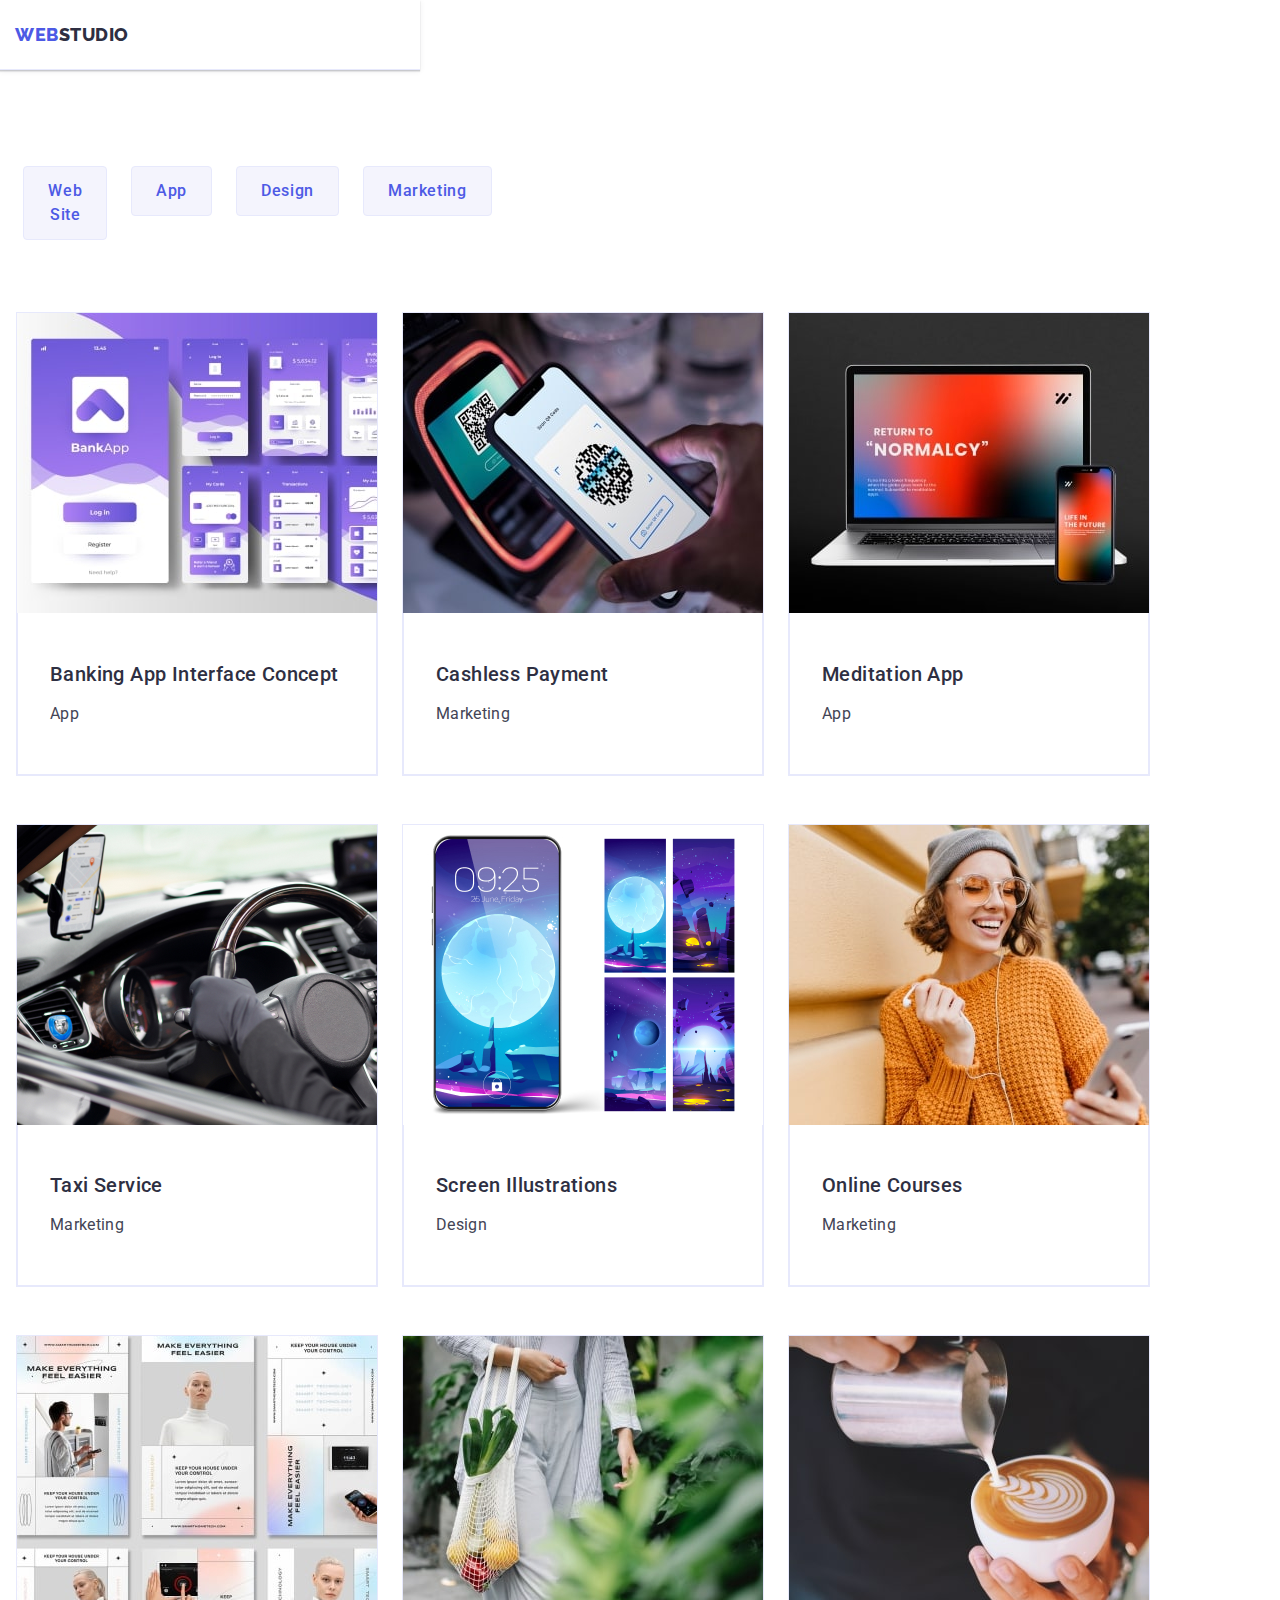
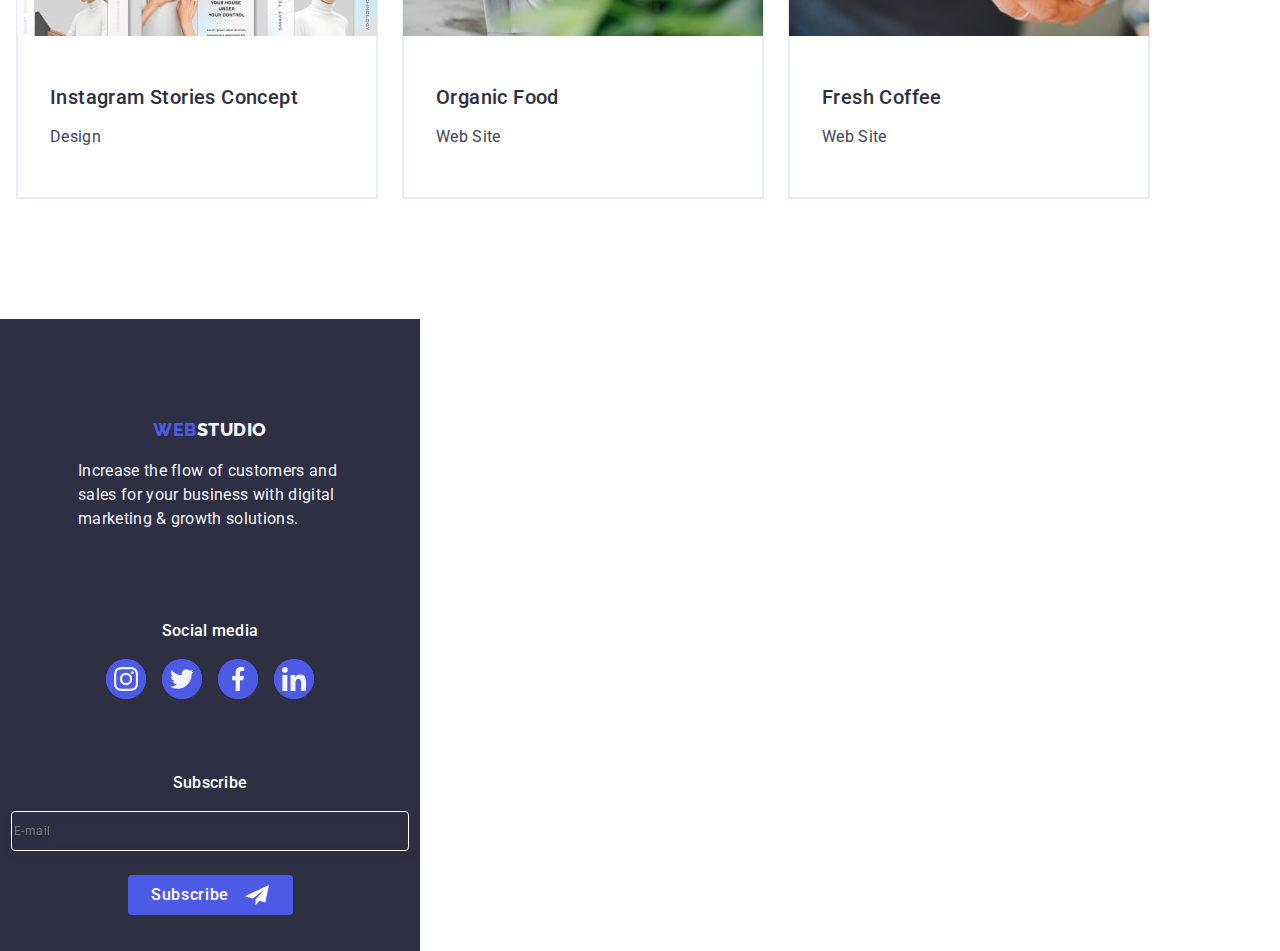
==== portfolio.html @ d8d74a08 "test" ====
<!DOCTYPE html>
<html lang="en">

<head>
    <meta charset="UTF-8">
    <meta http-equiv="X-UA-Compatible" content="IE=edge">
    <meta name="viewport" content="width=device-width, initial-scale=1.0">
    <title>Портфоліо</title>
    <link rel="stylesheet"
        href="https://cdnjs.cloudflare.com/ajax/libs/modern-normalize/2.0.0/modern-normalize.min.css">
    <link rel="stylesheet" href="css/styles.css">
    <link rel="preconnect" href="https://fonts.googleapis.com">
    <link rel="preconnect" href="https://fonts.gstatic.com" crossorigin>
    <link href="https://fonts.googleapis.com/css2?family=Raleway:wght@800&family=Roboto:wght@400;500;700&display=swap"
        rel="stylesheet">
</head>

<body>
    <header class="header">
        <div class="container-header container">
            <nav class="list navigation">
                <a class="logotype link" href="./index.html">web<span class="color">Studio</span></a>
                <ul class="list menu">
                    <li><a href="./index.html" class="nav-menu link">Studio</a> </li>
                    <li><a href="./portfolio.html" class="nav-menu link folio">Portfolio</a></li>
                    <li><a href="" class="nav-menu link">Contacts</a></li>
                </ul>
            </nav>
            <address class="address">
                <ul class="list-address">
                    <li><a href="mailto:info@devstudio.com" class="mail link">info@devstudio.com</a></li>
                    <li><a href="tel:+110001111111" class="mail link">+11 (000) 111-11-11</a></li>
                </ul>
            </address>
        </div>
    </header>
    <main>
        <section class="portfolio">
            <div class="container">
                <h1 hidden>Portfolio</h1>
                <ul class="list buttons">
                    <li><button type="button" class="filters-button">All</button></li>
                    <li><button type="button" class="filters-button">Web Site</button></li>
                    <li><button type="button" class="filters-button">App</button></li>
                    <li><button type="button" class="filters-button">Design</button></li>
                    <li><button type="button" class="filters-button">Marketing</button></li>
                </ul>
                <ul class="list port">
                    <li class="type">
                        <a href="" class="link application">
                            <div class="type-cover-wrap">
                                <img src="./images/BankingApp.jpg" alt="Banking App" width="360">
                                <p class="type-cover-text">14 Stylish and User-Friendly App Design Concepts · Task
                                    Manager App · Calorie Tracker App · Exotic Fruit Ecommerce App · Cloud Storage App
                                </p>
                            </div>
                            <div class="container-type">
                                <h2 class="spec">Banking App Interface Concept</h2>
                                <p class="func">App</p>
                            </div>
                        </a>
                    </li>
                    <li class="type">
                        <a href="" class="link application">
                            <div class="type-cover-wrap">
                                <img src="./images/CachlessPeyment.jpg" alt="Cachless Peyment" width="360">
                                <p class="type-cover-text">14 Stylish and User-Friendly App Design Concepts · Task
                                    Manager App · Calorie Tracker App · Exotic Fruit Ecommerce App · Cloud Storage App
                                </p>
                            </div>
                            <div class="container-type">
                                <h2 class="spec">Cashless Payment</h2>
                                <p class="func">Marketing</p>
                            </div>
                        </a>
                    </li>
                    <li class="type">
                        <a href="" class="link application">
                            <div class="type-cover-wrap">
                                <img src="./images/MeditationApp.jpg" alt="Meditation App" width="360">
                                <p class="type-cover-text">14 Stylish and User-Friendly App Design Concepts · Task
                                    Manager App · Calorie Tracker App · Exotic Fruit Ecommerce App · Cloud Storage App
                                </p>
                            </div>
                            <div class="container-type">
                                <h2 class="spec">Meditation App</h2>
                                <p class="func">App</p>
                            </div>
                        </a>
                    </li>
                    <li class="type">
                        <a href="" class="link application">
                            <div class="type-cover-wrap">
                                <img src="./images/TaxiService.jpg" alt="Taxi Service" width="360">
                                <p class="type-cover-text">14 Stylish and User-Friendly App Design Concepts · Task
                                    Manager App · Calorie Tracker App · Exotic Fruit Ecommerce App · Cloud Storage App
                                </p>
                            </div>
                            <div class="container-type">
                                <h2 class="spec">Taxi Service</h2>
                                <p class="func">Marketing</p>
                            </div>
                        </a>
                    </li>
                    <li class="type">
                        <a href="" class="link application">
                            <div class="type-cover-wrap">
                                <img src="./images/ScreenIllustration.jpg" alt="Screen Illustrations" width="360">
                                <p class="type-cover-text">14 Stylish and User-Friendly App Design Concepts · Task
                                    Manager App · Calorie Tracker App · Exotic Fruit Ecommerce App · Cloud Storage App
                                </p>
                            </div>
                            <div class="container-type">
                                <h2 class="spec">Screen Illustrations</h2>
                                <p class="func">Design</p>
                            </div>
                        </a>
                    <li class="type">
                        <a href="" class="link application">
                            <div class="type-cover-wrap">
                                <img src="./images/OnlineCourses.jpg" alt="Online Courses" width="360">
                                <p class="type-cover-text">14 Stylish and User-Friendly App Design Concepts · Task
                                    Manager App · Calorie Tracker App · Exotic Fruit Ecommerce App · Cloud Storage App
                                </p>
                            </div>
                            <div class="container-type">
                                <h2 class="spec">Online Courses</h2>
                                <p class="func">Marketing</p>
                            </div>
                        </a>
                    </li>
                    <li class="type">
                        <a href="" class="link application">
                            <div class="type-cover-wrap">
                                <img src="./images/InstagramStories.jpg" alt="Instagram Stories" width="360">
                                <p class="type-cover-text">14 Stylish and User-Friendly App Design Concepts · Task
                                    Manager App · Calorie Tracker App · Exotic Fruit Ecommerce App · Cloud Storage App
                                </p>
                            </div>
                            <div class="container-type">
                                <h2 class="spec">Instagram Stories Concept</h2>
                                <p class="func">Design</p>
                            </div>
                        </a>
                    </li>
                    <li class="type">
                        <a href="" class="link application">
                            <div class="type-cover-wrap">
                                <img src="./images/OrganicFood.jpg" alt="Organic Food" width="360">
                                <p class="type-cover-text">14 Stylish and User-Friendly App Design Concepts · Task
                                    Manager App · Calorie Tracker App · Exotic Fruit Ecommerce App · Cloud Storage App
                                </p>
                            </div>
                            <div class="container-type">
                                <h2 class="spec">Organic Food</h2>
                                <p class="func">Web Site</p>
                            </div>
                        </a>
                    </li>
                    <li class="type">
                        <a href="" class="link application">
                            <div class="type-cover-wrap">
                                <img src="./images/FreshCoffee.jpg" alt="Fresh Coffee" width="360">
                                <p class="type-cover-text">14 Stylish and User-Friendly App Design Concepts · Task
                                    Manager App · Calorie Tracker App · Exotic Fruit Ecommerce App · Cloud Storage App
                                </p>
                            </div>
                            <div class="container-type">
                                <h2 class="spec">Fresh Coffee</h2>
                                <p class="func">Web Site</p>
                            </div>
                        </a>
                    </li>
                </ul>
            </div>
        </section>
    </main>
    <footer class="footer">
        <div class="footer-container container">
            <div class="logo-footer">
                <a href="./index.html" class="bott link">web<span class="color-footer">Studio</span></a>
                <p class="paragraph-footer">Increase the flow of customers and sales for your business with digital
                    marketing &
                    growth solutions.</p>
            </div>
            <div class="social-media">
                <p class="soc-footer-p">Social media</p>
                <ul class="list soc-list-footer">
                    <li class="soc"><a href="" class="a-soc-footer link">
                            <svg class="svg-studio-footer-section" width="24" height="24">
                                <use href="./images/icons.svg#icon-instagram"></use>
                            </svg></a></li>
                    <li class="soc"><a href="" class="a-soc-footer link">
                            <svg class="svg-studio-footer-section" width="24" height="24">
                                <use href="./images/icons.svg#icon-twitter"></use>
                            </svg></a></li>
                    <li class="soc"><a href="" class="a-soc-footer link">
                            <svg class="svg-studio-footer-section" width="24" height="24">
                                <use href="./images/icons.svg#icon-facebook"></use>
                            </svg></a></li>
                    <li class="soc"><a href="" class="a-soc-footer link">
                            <svg class="svg-studio-footer-section" width="24" height="24">
                                <use href="./images/icons.svg#icon-linkedin"></use>
                            </svg></a></li>
                </ul>
            </div>
            <div class="subscribe">
                <p class="soc-footer-p form-p">Subscribe</p>
                <form class="input-button">
                    <label class="label-footer">
                        <input name="input" type="email" class="input-subscribe" placeholder="E-mail">
                    </label>
                    <button type="submit" class="button-subscribe">Subscribe
                        <svg class="input-button-svg" width="24" height="24">
                            <use href="./images/icons.svg#icon-Frame-3"></use>
                        </svg>
                    </button>
                </form>
            </div>
        </div>
    </footer>
    <script src="./js/modal.js"></script>
</body>

</html>
---- css/styles.css ----
body {
    width: 1440px;
    color: var(--text);
    background-color: var(--white-background);
    font-family: 'Roboto', sans-serif;
    font-style: normal;
    font-weight: 400;
    font-size: 16px;
    line-height: 24px;
    color: var(--text);
    letter-spacing: 0.02em;
}

img {
    display: block;
}

.container {
    width: 1158px;
    margin: 0 auto;
    padding: 0 15px;
    box-sizing: border-box;
}

.container-header {
    display: flex;
}

nav {
    display: flex;
    align-items: center;
}



header {
    width: 100%;
    height: 72px;
    position: relative;
    display: flex;
    box-sizing: border-box;
    border-bottom: 1px solid #e7e9fc;
    box-shadow: 0px 2px 1px rgba(46, 47, 66, 0.08), 0px 1px 1px rgba(46, 47, 66, 0.16), 0px 1px 6px rgba(46, 47, 66, 0.08);
}

.header-container {
    display: flex;
    width: 1158px;
    margin: 0 auto;
    padding: 0 15px;
}

.navigation {
    display: flex;
    align-items: center;
}

.logotype {
    display: inline-block;
    margin-right: 76px;
    font-family: 'Raleway', sans-serif;
    font-weight: 800;
    font-size: 18px;
    line-height: 1.17;
    letter-spacing: 0.03em;
    text-transform: uppercase;
    color: var(--brand-color);
}

.color {
    color: var(--dark);
}

:root {
    --brand-color: #4D5AE5;
    --pressed-state: #404BBF;
    --dark: #2E2F42;
    --success: #31D0AA;
    --text: #434455;
    --subtle-text: #8E8F99;
    --accent: #E7E9FC;
    --light: #F4F4FD;
    --modal-overlay: #2E2F42;
    --hero-background: #2E2F42;
    --white-background: #FFFFFF;
    --modal-background: #FCFCFC;
}

ul {
    padding-left: 0;
    /* justify-content: space-between; */
    /* margin-left: 156px; */
    margin: 0;
    /* width: 1158px; */
}

.logo {
    color: var(--dark);

}

.list {
    list-style: none;
    /* display: flex; */
    /* flex-direction: row; */
}

.link {
    text-decoration: none;
}

.menu {
    /* margin-left: 76px; */
    /* margin-top: 24px; */
    display: flex;
    gap: 40px;
    align-items: flex-start;
    /* width: 261px; */
    /* justify-content: space-between; */
}

.nav-menu {
    padding: 26px 0;
    font-weight: 500;
    font-size: 16px;
    line-height: 1.5;
    letter-spacing: 0.02em;
    color: var(--dark);
    text-decoration: none;
}

.address {
    /* margin-right: 0; */
    /* margin-top: 0; */
    padding-top: 24px;
    font-style: normal;
    /* padding-left: 0; */
    /* box-sizing: border-box; */
    /* display: flex; */
    margin-left: auto;
}

.list-address {
    list-style: none;
    gap: 40px;
    display: flex;
    /* flex-direction: row;
    width: 344px; */
}

.address li a {
    font-style: normal;
    color: var(--text);
    text-decoration: none;
}

.mail {
    font-size: 16px;
    line-height: 1.5;
    letter-spacing: 0.02em;
    color: var(--text);
    transition: color 250ms cubic-bezier(0.4, 0, 0.2, 1);

}

/* .phone {
    margin-left: 40px;
} */

address li a:hover {
    color: var(--pressed-state);
}

address li a:focus {
    color: var(--pressed-state);
}

nav li a {
    text-decoration: none;
    color: var(--text);
}

nav li a:hover,
nav li a:focus {
    color: var(--pressed-state);
}

.section-main {
    background-image: linear-gradient(rgba(46, 47, 66, 0.7), rgba(46, 47, 66, 0.7)), url(../images/people-office.jpg);
    background-repeat: no-repeat;
    background-position: center;
    background-size: cover;
    position: relative;
    max-width: 1440px;
    height: 600px;
    background-color: var(--hero-background);
    padding: 188px 0;
}

.main-text {
    max-width: 496px;
    height: 120px;
    margin-top: 0;
    margin-left: 331px;
    line-height: 1.07;
    text-align: center;
    letter-spacing: 0.02em;
    color: var(--white-background);
    font-weight: 700;
    font-size: 56px;
}

.order-button {
    display: block;
    min-width: 169px;
    height: 56px;
    margin-left: 495px;
    /* margin-top: 48px; */
    background-color: var(--brand-color);
    color: var(--white-background);
    font-family: 'Roboto', sans-serif;
    font-weight: 500;
    font-size: 16px;
    line-height: 1.5;
    letter-spacing: 0.04em;
    cursor: pointer;
    box-shadow: 0px 4px 4px rgba(0, 0, 0, 0.15);
    border: none;
    border-radius: 4px;
    transition: background-color 250ms cubic-bezier(0.4, 0, 0.2, 1);

}

.order-button:hover,
.order-button:focus {
    background-color: var(--pressed-state);
}

.section {
    position: relative;
    /* margin-top: 120px; */
}

.styling {
    align-items: center;
    justify-content: center;
    border-radius: 4px;
    margin-bottom: 8px;
}

.icon {
    display: flex;
    box-sizing: border-box;
    width: 100%;
    height: 112px;
    background-color: var(--light);
    margin-top: -112px;
    padding: 24px 100px;
    align-items: center;
    justify-content: center;
    border-radius: 4px;
    margin-bottom: 8px;
}

.svg-studio-second-section {
    width: 64px;
    height: 64px;
}

.second {
    padding: 120px 0;
}


.about-list {
    display: flex;
    gap: 24px;
}

.about-list>li {
    width: calc((100% - 72px) / 4);
}

.about {
    margin-bottom: 0;
    font-weight: 500;
    font-size: 20px;
    line-height: 1.2;
    color: var(--dark);
    letter-spacing: 0.02em;
}

.paragraph {
    font-size: 16px;
    line-height: 1.5;
    letter-spacing: 0.02em;
    color: var(--text);
}

.parag-fourth {
    text-align: center;
}

.third {
    padding-bottom: 120px;
}

.about-section {
    margin-top: 0;
    margin-bottom: 0;
    font-size: 36px;
    line-height: 1.11;
    text-align: center;
    letter-spacing: 0.02em;
    text-transform: capitalize;
    color: var(--dark);
}

.doing {
    margin-top: 72px;
    display: flex;
    gap: 24px;
}

.doing li {
    width: calc((100% - 48px) / 3);
}

.our-team {
    background-color: var(--light);
    padding: 120px 0;
    /* height: 732px; */
    padding-top: 120px;
    box-sizing: border-box;
}

.staff {
    width: 1128px;
    display: flex;
    gap: 24px;
    margin-bottom: 0;
}

.person {
    display: block;
    width: calc((100% - 72px) / 4);
    background-color: var(--white-background);
    margin-top: 72px;
    align-items: center;
    text-align: center;
    box-shadow: 0px 1px 6px rgba(46, 47, 66, 0.08), 0px 1px 1px rgba(46, 47, 66, 0.16), 0px 2px 1px rgba(46, 47, 66, 0.08);
    border-radius: 0px 0px 4px 4px;
}

.content {
    padding: 32px 16px;
}

.worker {
    margin-top: 0;
    text-align: center;
    margin-bottom: 8px
}

.person>.about {
    margin-top: 32px;
}

.soc-list {
    display: flex;
    justify-content: center;
    gap: 24px;
    width: 100%;
}

.soc-a {
    width: 100%;
    height: 100%;
    background-color: var(--brand-color);
    border-radius: 50%;
    display: flex;
    align-items: center;
    justify-content: center;
    transition: background-color 250ms cubic-bezier(0.4, 0, 0.2, 1);


}

.soc-a:hover,
.soc-a:focus {
    background-color: var(--pressed-state);

}

.soc-list-footer li a {
    width: 100%;
    height: 100%;
    background-color: var(--brand-color);
    border-radius: 50%;
    display: flex;
    align-items: center;
    justify-content: center;
}

.a-soc-footer {
    transition: background-color 250ms cubic-bezier(0.4, 0, 0.2, 1);
}

.footer .a-soc-footer:hover {
    background-color: var(--success);
}


.footer .a-soc-footer:focus {
    background-color: var(--success);
}


.svg-studio-fourth-section {
    width: 16px;
    height: 16px;
    fill: var(--light);
    /* margin-top: 12px; */
}

.soc {
    width: 40px;
    height: 40px;
    border-radius: 90%;
    background-color: var(--brand-color);
}

.rectangle {
    width: calc((100% - 120px) / 6);
    height: 88px;
    transition: border-color 250ms cubic-bezier(0.4, 0, 0.2, 1), color 250ms cubic-bezier(0.4, 0, 0.2, 1);
}

.five {
    margin-bottom: 72px;
}

.customers {
    margin-top: 0;
    padding-top: 120px;
    padding-bottom: 120px;
}

.customer-list {
    display: flex;
    gap: 24px;
}


.customer-link {
    width: 168px;
    height: 88px;
    border-radius: 4px;
    border: 1px solid var(--subtle-text);
    display: flex;
    align-items: center;
    justify-content: center;
    color: var(--subtle-text);
    transition: border-color 250ms cubic-bezier(0.4, 0, 0.2, 1), color 250ms cubic-bezier(0.4, 0, 0.2, 1);

}


.customer-link:hover,
.customer-link:focus {
    border-color: var(--pressed-state);
    color: var(--pressed-state);
}

.svg-studio-fifth-section {
    fill: currentColor;
}

.footer {
    background-color: var(--dark);
    display: flex;
    box-sizing: border-box;
    padding: 100px 0;
    /* width: 100%;
    height: 312px; */
}

.footer a {
    flex-direction: row;
}

.bott {
    font-family: 'Raleway', sans-serif;
    font-weight: 800;
    font-size: 18px;
    line-height: 1.17;
    letter-spacing: 0.03em;
    text-transform: uppercase;
    color: var(--brand-color);
}

.flex {
    margin-right: 120px;
    display: flex;
    align-items: baseline;
}

.bott.link {
    margin-bottom: 0;
}

.paragraph-footer {
    max-width: 264px;
    height: 72px;
    color: var(--light);
    font-weight: 400;
    font-size: 16px;
    line-height: 1.11;
    /* margin-bottom: 16px; */
}

.soc-footer-p {
    font-weight: 500;
    margin: 0;
}

.soc-list-footer {
    display: flex;
    gap: 16px;
    width: 100%;
}

.social-media {
    /* margin-left: 0; */
    color: var(--white-background);
    /* width: 208px; */
}

.social-media p {
    margin-bottom: 16px;
}

.svg-studio-footer-section {
    width: 24px;
    height: 24px;
    /* margin-left: 8px;
    margin-top: 8px; */
    fill: var(--light);
}

.spec {
    font-weight: 500;
    font-size: 20px;
    line-height: 1.2;
    letter-spacing: 0.02em;
    color: var(--dark);
    margin-left: 16px;
    margin-bottom: 8px
}

.portfolio {
    padding: 96px 0 120px;
}

.func {
    font-size: 16px;
    line-height: 1.5;
    letter-spacing: 0.02em;
    color: var(--text);
    margin-left: 16px;
}

.filters-button {
    /* height: 48px; */
    padding: 12px 24px;
    color: var(--brand-color);
    background-color: var(--light);
    border: 1px solid var(--accent);
    font-family: 'Roboto', sans-serif;
    border-radius: 4px;
    font-weight: 500;
    font-size: 16px;
    line-height: 1.5;
    letter-spacing: 0.04em;
    transition: color 250ms cubic-bezier(0.4, 0, 0.2, 1),
        background-color 250ms cubic-bezier(0.4, 0, 0.2, 1),
        border-color 250ms cubic-bezier(0.4, 0, 0.2, 1),
        box-shadow 250ms cubic-bezier(0.4, 0, 0.2, 1);
}

.buttons {
    display: flex;
    margin-bottom: 72px;
    gap: 24px;
    justify-content: center;
}

.filters-button:hover,
.filters-button:focus {
    background-color: var(--pressed-state);
    color: var(--white-background);
    cursor: pointer;
    border: 1px solid transparent;
    box-shadow: 0px 3px 1px rgba(0, 0, 0, 0.1), 0px 2px 1px rgba(0, 0, 0, 0.08), 0px 2px 2px rgba(0, 0, 0, 0.12);
}

.color-footer {
    color: var(--light);
}

.port {
    width: 1136px;
    display: flex;
    justify-content: center;
    column-gap: 24px;
    flex-wrap: wrap;
    row-gap: 48px;
}

.application {
    display: block;
    transition: box-shadow 250ms cubic-bezier(0.4, 0, 0.2, 1);

}

.application:hover,
.application:focus {
    box-shadow: 0px 1px 6px rgba(46, 47, 66, 0.08), 0px 1px 1px rgba(46, 47, 66, 0.16), 0px 2px 1px rgba(46, 47, 66, 0.08);
    /* transform: translateY(0%); */

}

.application:hover .type-cover-text,
.application:focus .type-cover-text {
    transform: translateY(0%);

}

.type {
    margin-right: 0px;
    border: 1px solid #E7E9FC;
}


.type:hover .type-cover-text,
.type:focus .type-cover-text {
    transform: translateY(0);

}

.port-page {
    margin-top: 120px;
}


.container-type {
    box-sizing: border-box;
    width: 360px;
    padding: 32px 16px;
    border: 1px solid var(--accent);
    border-top: none;
}

.footer-container {
    align-items: baseline;
    display: flex;
    /* margin-right: 120px; */
}

.logo-footer {
    margin-right: 120px;
}

.soc-list-footer {
    display: flex;
    justify-content: center;
    gap: 16px;
}

.soc-list-footer li {
    width: 40px;
    height: 40px;
}

.soc-list-footer li a {
    width: 100%;
    height: 100%;
    background-color: var(--brand-color);
    border-radius: 50%;
    display: flex;
    align-items: center;
    justify-content: center;
}

.soc-list-footer li a:hover {
    background-color: var(--success);
}



.type-cover-text {
    position: absolute;
    top: 0;
    left: 0;
    width: 100%;
    height: 100%;
    padding: 40px 32px;
    color: var(--light);
    background-color: var(--brand-color);
    font-size: 16px;
    line-height: 1.5;
    margin: 0;
    letter-spacing: 0.02em;
    transform: translateY(100%);
    transition: transform 250ms cubic-bezier(0.4, 0, 0.2, 1);
}

.type-cover-wrap {
    position: relative;
    overflow: hidden;
}

/* @keyframes informator {} */




.folio {
    color: var(--pressed-state);
    position: relative;
    transition: color 250ms cubic-bezier(0.4, 0, 0.2, 1);
}


.backdrop {
    position: fixed;
    width: 1440px;
    height: 100%;
    background-color: rgba(46, 47, 66, 0.4);
    top: 0;
    transition: opacity 250ms cubic-bezier(0.4, 0, 0.2, 1), visibility 250ms cubic-bezier(0.4, 0, 0.2, 1);
}

.modal {
    position: absolute;
    /* margin-left: 516px; */
    top: 50%;
    left: 50%;
    transform: translate(-50%, -50%) scale(1);
    width: 408px;
    min-height: 584px;
    transition: transform 250ms cubic-bezier(0.4, 0, 0.2, 1);
    padding: 72px 24px 24px 24px;
    background-color: var(--modal-background);
    box-shadow: 0px 1px 1px rgba(0, 0, 0, 0.14), 0px 1px 3px rgba(0, 0, 0, 0.12), 0px 2px 1px rgba(0, 0, 0, 0.2);
    border-radius: 4px;
    display: flex;
    flex-direction: column;
}

.cross {
    position: absolute;
    right: 24px;
    top: 24px;
    display: flex;
    padding: 0;
    justify-content: center;
    align-items: center;
    width: 24px;
    height: 24px;
    background-color: var(--accent);
    border: 1px solid rgba(0, 0, 0, 0.1);
    border-radius: 50%;
    cursor: pointer;
    transition: background-color 250ms cubic-bezier(0.4, 0, 0.2, 1), border 250ms cubic-bezier(0.4, 0, 0.2, 1);
}

.cross:hover,
.cross:focus {
    border: none;
    background-color: var(--pressed-state);
    fill: var(--white-background);
}

.cross-svg {
    transition: fill 250ms cubic-bezier(0.4, 0, 0.2, 1);
    width: 8px;
    height: 8px;
}


.is-hidden {
    visibility: hidden;
    opacity: 0;
    pointer-events: none;
}

.subscribe {
    /* width: 453px; */
    height: 80px;
    color: var(--white-background);
    /* margin-left: 80px; */
}

.input-subscribe {
    width: 398px;
    background-color: transparent;
    border: 1px solid var(--white-background);
    filter: drop-shadow(0px 4px 4px rgba(0, 0, 0, 0.15));
    border-radius: 4px;
    /* margin-top: 16px; */
    /* width: 264px; */
    height: 40px;
    /* padding-left: 16px; */
    font-size: 12px;
    color: var(--white-background);
    line-height: 1.5;
    letter-spacing: 0.04em;
}

.input-button {
    display: flex;
    flex-direction: row;
    gap: 24px;
}

.button-subscribe {
    display: flex;
    justify-content: center;
    align-items: center;
    background-color: var(--brand-color);
    min-width: 165px;
    height: 40px;
    border-radius: 4px;
    margin-top: 16px;
    margin-left: 24px;
    color: var(--white-background);
    font-family: "Roboto", sans-serif;
    font-size: 16px;
    font-weight: 500;
    line-height: 1.5;
    letter-spacing: 0.04em;
    cursor: pointer;
    border: none;

}

.input-button-svg {
    margin-left: 16px;

}

.context-modal {
    margin-bottom: 8px;
}

.context-text {
    margin-bottom: 16px;
    margin-top: 48px;
    height: 24px;
    font-size: 16px;
    text-align: center;
    letter-spacing: 0.02em;
    font-weight: 500;
    line-height: 1.5;
    color: var(--dark);
}

.input-label {
    font-size: 12px;
    line-height: 1.17;
    letter-spacing: 0.04em;
    color: var(--subtle-text);
    display: block;
    margin-bottom: 4px;
}

.modal-input {
    width: 100%;
    height: 40px;
    box-sizing: border-box;
    border: 1px solid rgba(46, 47, 66, 0.4);
    background-color: transparent;
    border-radius: 4px;
    padding-left: 38px;
    outline: transparent;
    transition: border-color 250ms cubic-bezier(0.4, 0, 0.2, 1);
}

.span-modal {
    margin-left: 24px;
    font-size: 12px;
    line-height: 14px;
    letter-spacing: 0.01em;
    color: var(--subtle-text);
    margin-bottom: 4px;

}



.input-wrap {
    position: relative;
}

.modal-icon {
    position: absolute;
    left: 16px;
    top: 50%;
    transform: translateY(-50%);
    transition: fill 250ms cubic-bezier(0.4, 0, 0.2, 1);
}

.modal-input:focus {
    border-color: var(--brand-color);
}

.modal-input:focus+.modal-icon {
    fill: var(--brand-color);
}


.textarea {
    width: 100%;
    height: 120px;
    font-size: 12px;
    line-height: 1.17;
    letter-spacing: 0.04em;
    padding-top: 0;
    color: rgba(46, 47, 66, 0.4);
    border: 1px solid rgba(46, 47, 66, 0.4);
    border-radius: 4px;
    background-color: transparent;
    padding: 8px 16px;
    outline: transparent;
    resize: none;
    transition: border-color 250ms cubic-bezier(0.4, 0, 0.2, 1);
}

.textarea:focus {
    border-color: var(--brand-color);
}

.check-input {
    box-sizing: border-box;
    margin-top: 16px;
    margin-left: 24px;
    width: 16px;
    height: 16px;
    border: 1px solid rgba(46, 47, 66, 0.4);
    border-radius: 2px;
    background-color: red;
}

.cont {
    margin-bottom: 16px;
}

.visually-hidden {
    position: absolute;
    width: 1px;
    height: 1px;
    margin: -1px;
    border: 0;
    padding: 0;

    white-space: nowrap;
    clip-path: inset(100%);
    clip: rect(0 0 0 0);
    overflow: hidden;
}

.check-input:checked+.policy span {
    background-color: var(--pressed-state);
    border: none;
    fill: var(--light);

}

.span-svg {
    position: absolute;
}

.privacy {
    margin-bottom: 24px;

}


.studio {
    color: var(--pressed-state);
    position: relative;
    transition: color 250ms cubic-bezier(0.4, 0, 0.2, 1);
}

.folio {
    position: relative;
}

.studio::after,
.folio::after {
    content: '';
    position: absolute;
    bottom: 0;
    left: 0;
    width: 100%;
    height: 4px;
    background-color: var(--pressed-state);
}


.policy {
    font-size: 12px;
    line-height: 1.17;
    letter-spacing: 0.04em;
    color: var(--subtle-text);
}

.label-span {
    width: 16px;
    height: 16px;
    border: 1px solid rgba(46, 47, 66, 0.4);
    border-radius: 2px;
    transition: background-color 250ms cubic-bezier(0.4, 0, 0.2, 1), border 250ms cubic-bezier(0.4, 0, 0.2, 1), fill 250ms cubic-bezier(0.4, 0, 0.2, 1);
    display: inline-flex;
    align-items: center;
    justify-content: center;
    fill: transparent;
}


.send {
    min-width: 169px;
    height: 56px;
    box-shadow: 0px 4px 4px rgba(0, 0, 0, 0.15);
    border: none;
    border-radius: 4px;
    background-color: var(--brand-color);
    color: var(--white-background);
    font-size: 16px;
    line-height: 1.5;
    display: block;
    letter-spacing: 0.04em;
    margin-left: 95px;
    margin-top: 24px;
    transition: background-color 250ms cubic-bezier(0.4, 0, 0.2, 1);
    font-family: "Roboto", sans-serif;
    cursor: pointer;
    font-weight: 500;
}


.send:hover,
.send:focus {
    background-color: #404BBF;
}

.form-p {
    margin-bottom: 16px;
}

.label-a {
    color: var(--brand-color);
}



.check-text span {
    width: 16px;
    height: 16px;
    border: 1px solid rgba(46, 47, 66, 0.4);
    border-radius: 2px;
    margin-right: 8px;
    display: flex;
    align-items: center;
    justify-content: center;
    fill: transparent;
}

.modal-check:checked+.check-text span {
    color: green;
    background-color: #ff6c00;
    border: none;
    fill: #d0efc1;
}


/* Media */

@media screen and (min-width: 320px) {
    body {
        width: 420px;
    }

    .container {
        width: 420px;
    }


    header {
        height: 70px;
    }

    .menu {
        display: none;
    }

    .address {
        display: none;
    }

    .main-text {
        max-width: 320px;
        font-style: normal;
        font-weight: 700;
        font-size: 36px;
        line-height: 40px;
        margin: 0 auto;
    }

    .order-button {
        margin: 0 auto;
    }

    .icon {
        display: none;
    }

    .about-list {
        flex-direction: column;
    }


    .about {
        margin-top: 0;
        width: 396px;
        font-weight: 700;
        font-size: 36px;
        line-height: 40px;
        text-align: center;
    }

    .about-list {
        gap: 72px
    }

    .paragraph {
        width: 396px;
        color: var(--text);
        font-weight: 500;
    }

    .third {
        display: none;
    }

    .staff {
        width: 428px;
        flex-direction: column;
        margin-left: -20px;
    }

    .person {
        width: 264px;
        margin-left: 82px;
    }

    .worker {
        margin: 0 auto;
        font-weight: 500;
        font-size: 20px;
        line-height: 24px;
        width: 134px;
    }

    .parag-fourth {
        width: 232px;
    }

    .customer-list {
        display: flex;
        display: grid;
        grid-template-columns: repeat(2, 1fr);
        /* flex-wrap: wrap; */
        column-gap: 16px;
        row-gap: 16px;
    }

    .rectangle {
        width: calc((100%-16px)/2);
        height: 88px;
        flex-basis: 50%;
    }

    .footer-container {
        flex-direction: column;
        justify-content: center;
        align-items: center;
    }

    .logo-footer {
        margin: 0;
        margin-bottom: 72px;
    }

    .logo-footer a {
        margin-left: 75px;
        text-align: center;
    }

    .input-button {
        flex-direction: column;
    }

    .paragraph-footer {
        font-weight: 400;
        font-size: 16px;
        line-height: 24px;
    }

    .social-media p {
        text-align: center;
    }

    .social-media {
        margin-bottom: 72px;
    }

    .form-p {
        text-align: center;
    }

    .button-subscribe {
        width: 165px;
        height: 40px;
        margin: 0 auto;
    }
}
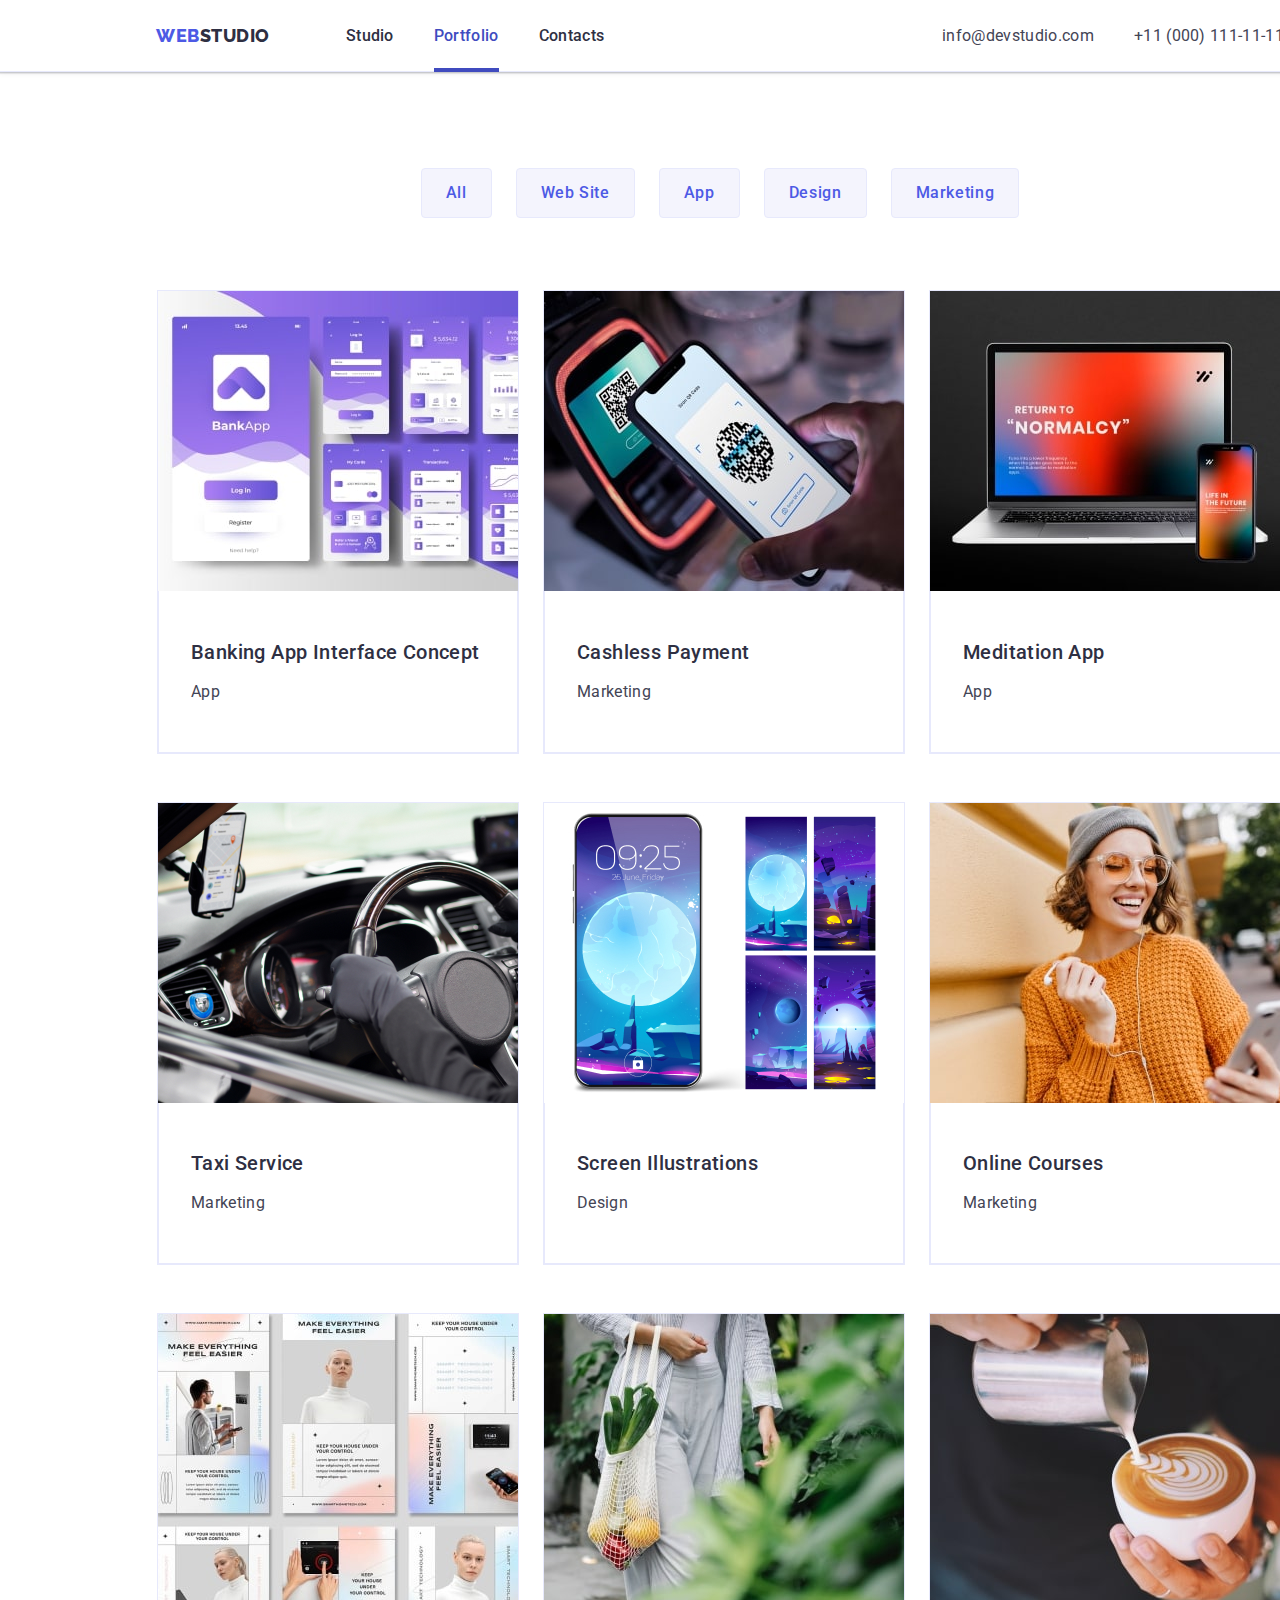
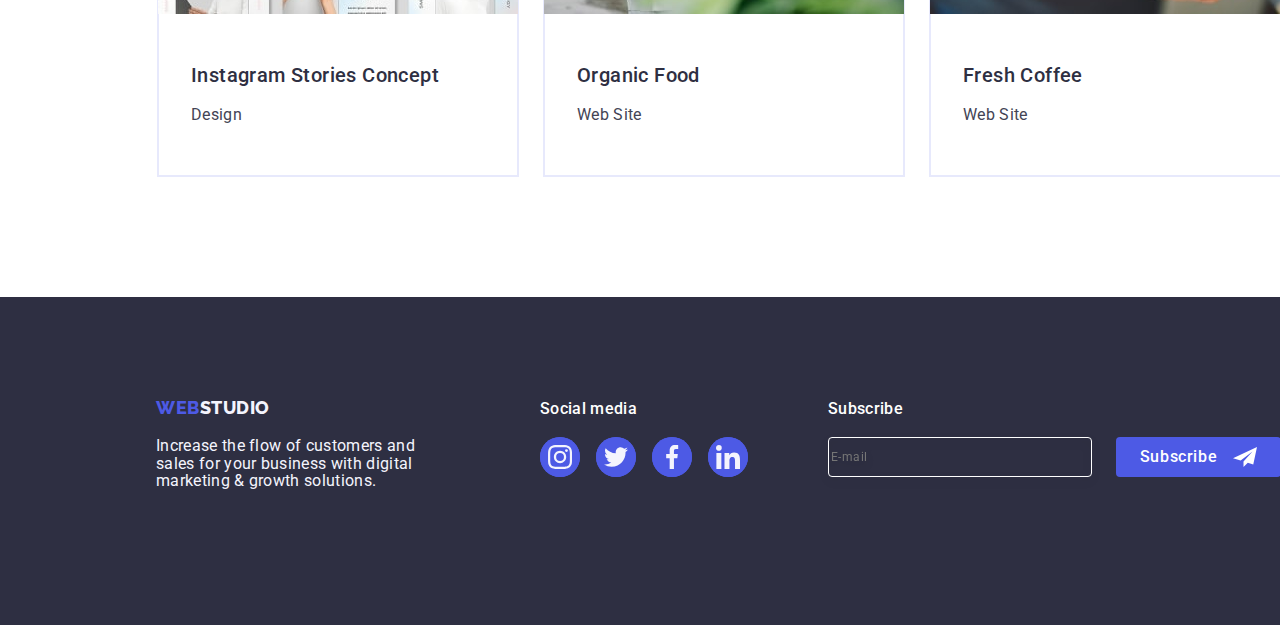
==== commit 7e6a3e2e: "try 2" ====
--- a/portfolio.html
+++ b/portfolio.html
@@ -220,6 +220,8 @@
         </div>
     </footer>
     <script src="./js/modal.js"></script>
+    <script src="./js/mobile-menu.js"></script>
+
 </body>
 
 </html>--- a/css/styles.css
+++ b/css/styles.css
@@ -48,6 +48,77 @@
     width: 1158px;
     margin: 0 auto;
     padding: 0 15px;
+}
+
+.menu-toggle {
+    display: block;
+    background-color: transparent;
+    border: none;
+    position: absolute;
+    width: 32px;
+    height: 22px;
+    right: 16px;
+    top: 24px;
+    cursor: pointer;
+}
+
+.menu-content {
+    width: 428px;
+    min-height: 796px;
+    background-color: var(--white-background);
+    display: flex;
+    flex-direction: column;
+}
+
+.mobile-list {
+    flex-direction: column;
+}
+
+.mobile {
+    font-weight: 700;
+    font-size: 36px;
+    line-height: 40px;
+    letter-spacing: 0.02em;
+    text-transform: capitalize;
+}
+
+.mobile-menu {
+    display: flex;
+    flex-direction: column;
+    font-weight: 700;
+    font-size: 36px;
+    line-height: 40px;
+    letter-spacing: 0.02em;
+    text-transform: capitalize;
+}
+
+.mobile-mail {
+    font-weight: 700;
+    font-size: 36px;
+    line-height: 40px;
+    letter-spacing: 0.02em;
+    text-transform: capitalize;
+    color: var(--pressed-state);
+}
+
+.mobile-address {
+
+}
+
+.mobile-address-list {
+
+}
+
+.mobile-soc {
+
+}
+
+.svg-hamburger {
+    width: 32px;
+    height: 22px;
+    stroke: var(--dark);
+
+
 }
 
 .navigation {
@@ -88,10 +159,7 @@
 
 ul {
     padding-left: 0;
-    /* justify-content: space-between; */
-    /* margin-left: 156px; */
     margin: 0;
-    /* width: 1158px; */
 }
 
 .logo {
@@ -101,8 +169,6 @@
 
 .list {
     list-style: none;
-    /* display: flex; */
-    /* flex-direction: row; */
 }
 
 .link {
@@ -110,13 +176,9 @@
 }
 
 .menu {
-    /* margin-left: 76px; */
-    /* margin-top: 24px; */
     display: flex;
     gap: 40px;
     align-items: flex-start;
-    /* width: 261px; */
-    /* justify-content: space-between; */
 }
 
 .nav-menu {
@@ -130,13 +192,8 @@
 }
 
 .address {
-    /* margin-right: 0; */
-    /* margin-top: 0; */
     padding-top: 24px;
     font-style: normal;
-    /* padding-left: 0; */
-    /* box-sizing: border-box; */
-    /* display: flex; */
     margin-left: auto;
 }
 
@@ -144,8 +201,6 @@
     list-style: none;
     gap: 40px;
     display: flex;
-    /* flex-direction: row;
-    width: 344px; */
 }
 
 .address li a {
@@ -163,9 +218,6 @@
 
 }
 
-/* .phone {
-    margin-left: 40px;
-} */
 
 address li a:hover {
     color: var(--pressed-state);
@@ -215,7 +267,6 @@
     min-width: 169px;
     height: 56px;
     margin-left: 495px;
-    /* margin-top: 48px; */
     background-color: var(--brand-color);
     color: var(--white-background);
     font-family: 'Roboto', sans-serif;
@@ -238,7 +289,6 @@
 
 .section {
     position: relative;
-    /* margin-top: 120px; */
 }
 
 .styling {
@@ -273,6 +323,7 @@
 
 
 .about-list {
+    margin-top: 120px;
     display: flex;
     gap: 24px;
 }
@@ -329,7 +380,6 @@
 .our-team {
     background-color: var(--light);
     padding: 120px 0;
-    /* height: 732px; */
     padding-top: 120px;
     box-sizing: border-box;
 }
@@ -510,7 +560,7 @@
 }
 
 .paragraph-footer {
-    max-width: 264px;
+    width: 264px;
     height: 72px;
     color: var(--light);
     font-weight: 400;
@@ -531,9 +581,8 @@
 }
 
 .social-media {
-    /* margin-left: 0; */
+    margin-left: 120px;
     color: var(--white-background);
-    /* width: 208px; */
 }
 
 .social-media p {
@@ -667,10 +716,6 @@
     /* margin-right: 120px; */
 }
 
-.logo-footer {
-    margin-right: 120px;
-}
-
 .soc-list-footer {
     display: flex;
     justify-content: center;
@@ -743,7 +788,6 @@
 
 .modal {
     position: absolute;
-    /* margin-left: 516px; */
     top: 50%;
     left: 50%;
     transform: translate(-50%, -50%) scale(1);
@@ -758,6 +802,20 @@
     flex-direction: column;
 }
 
+.contact-info {
+    position: absolute;
+    top: 50%;
+    left: 50%;
+    transform: translate(-50%, -50%) scale(1);
+    width: 428px;
+    min-height: 796px;
+    transition: transform 250ms cubic-bezier(0.4, 0, 0.2, 1);
+    padding: 72px 24px 24px 24px;
+    background-color: var(--modal-background);
+    display: flex;
+    flex-direction: column;
+}
+
 .cross {
     position: absolute;
     right: 24px;
@@ -796,22 +854,18 @@
 }
 
 .subscribe {
-    /* width: 453px; */
+    margin-left: 80px;
     height: 80px;
     color: var(--white-background);
-    /* margin-left: 80px; */
 }
 
 .input-subscribe {
-    width: 398px;
+    width: 264px;
     background-color: transparent;
     border: 1px solid var(--white-background);
     filter: drop-shadow(0px 4px 4px rgba(0, 0, 0, 0.15));
     border-radius: 4px;
-    /* margin-top: 16px; */
-    /* width: 264px; */
     height: 40px;
-    /* padding-left: 16px; */
     font-size: 12px;
     color: var(--white-background);
     line-height: 1.5;
@@ -832,8 +886,8 @@
     min-width: 165px;
     height: 40px;
     border-radius: 4px;
-    margin-top: 16px;
-    margin-left: 24px;
+    /* margin-top: 16px;
+    margin-left: 24px; */
     color: var(--white-background);
     font-family: "Roboto", sans-serif;
     font-size: 16px;
@@ -856,7 +910,6 @@
 
 .context-text {
     margin-bottom: 16px;
-    margin-top: 48px;
     height: 24px;
     font-size: 16px;
     text-align: center;
@@ -1001,7 +1054,7 @@
 .folio::after {
     content: '';
     position: absolute;
-    bottom: 0;
+    bottom: -1px;
     left: 0;
     width: 100%;
     height: 4px;
@@ -1087,13 +1140,14 @@
 
 /* Media */
 
-@media screen and (min-width: 320px) {
+@media screen and (min-width: 320px) and (max-width: 767px) {
     body {
-        width: 420px;
+        width: 428px;
+        overflow-x: hidden;
     }
 
     .container {
-        width: 420px;
+        width: 428px;
     }
 
 
@@ -1107,6 +1161,15 @@
 
     .address {
         display: none;
+    }
+
+    .section-main {
+        width: 428px;
+        height: 432px;
+    }
+
+    .menu-toggle {
+        display: block;
     }
 
     .main-text {
@@ -1141,6 +1204,7 @@
     }
 
     .about-list {
+        margin-top: 0;
         gap: 72px
     }
 
@@ -1170,7 +1234,7 @@
         font-weight: 500;
         font-size: 20px;
         line-height: 24px;
-        width: 134px;
+        width: 140px;
     }
 
     .parag-fourth {
@@ -1178,12 +1242,11 @@
     }
 
     .customer-list {
-        display: flex;
         display: grid;
         grid-template-columns: repeat(2, 1fr);
-        /* flex-wrap: wrap; */
         column-gap: 16px;
         row-gap: 16px;
+        width: 396px;
     }
 
     .rectangle {
@@ -1199,7 +1262,6 @@
     }
 
     .logo-footer {
-        margin: 0;
         margin-bottom: 72px;
     }
 
@@ -1224,10 +1286,15 @@
 
     .social-media {
         margin-bottom: 72px;
+        margin-left: -15px;
     }
 
     .form-p {
         text-align: center;
+    }
+
+    .subscribe {
+        margin-left: 0;
     }
 
     .button-subscribe {
@@ -1235,4 +1302,183 @@
         height: 40px;
         margin: 0 auto;
     }
+
+    .input-subscribe {
+        padding-left: 15px;
+        width: 398px;
+    }
+
+    .modal {
+        width: 392px;
+        top: 34%;
+        left: 14.8%;
+    }
+}
+
+
+@media screen and (min-width:768px) and (max-width: 1157px) {
+    .container {
+        width: 768px;
+    }
+
+    header {
+        width: 768px;
+        height: 72px;
+    }
+
+    .menu-toggle {
+        display: none;
+    }
+
+    .list-address {
+        display: block;
+
+    }
+
+    .address {
+        padding-top: 16px;
+        font-weight: 400;
+        font-size: 12px;
+        line-height: 14px;
+    }
+
+    .menu {
+        margin-left: 35px;
+    }
+
+    .section-main {
+        width: 768px;
+        height: 436px;
+        padding-top: 112px;
+        margin-right: 0;
+    }
+
+    .main-text {
+        margin-left: 136px;
+    }
+
+    .order-button {
+        margin-left: 300px;
+    }
+
+    .icon {
+        display: none;
+    }
+
+
+    .second {
+        width: 768px;
+        margin-left: 0;
+        margin-right: 0;
+        padding-top: 0;
+        padding-bottom: 0;
+    }
+
+    .about-list {
+        margin-top: 96px;
+        display: grid;
+        grid-template-columns: repeat(2, 1fr);
+    }
+
+    .about {
+        font-weight: 700;
+        font-size: 36px;
+        line-height: 40px;
+        margin-top: 0;
+    }
+
+    .info {
+        width: 356px;
+        height: 120px;
+    }
+
+    .paragraph {
+        width: 356px;
+        margin-top: 8px;
+    }
+
+    .third {
+        display: none;
+    }
+
+    .our-team {
+        width: 768px;
+        margin-left: 0;
+        margin-right: 0;
+        margin-top: 96px;
+
+    }
+
+    .staff {
+        width: 0;
+        display: grid;
+        grid-template-columns: repeat(2, 1fr);
+        column-gap: 24px;
+        padding-left: 93px;
+        margin-right: 0;
+    }
+
+
+    .person {
+        width: 264px;
+    }
+
+    .worker {
+        margin: 0 auto;
+        font-weight: 500;
+        font-size: 20px;
+        line-height: 24px;
+        width: 140px;
+    }
+
+    .parag-fourth {
+        width: 232px;
+    }
+
+    .customers {
+        width: 768px;
+        padding-top: 96px;
+    }
+
+
+
+    .customer-list {
+        width: 552px;
+        display: grid;
+        grid-template-columns: repeat(3, 1fr);
+        column-gap: 24px;
+        row-gap: 72px;
+        padding-left: 93px;
+        margin-right: 0;
+    }
+
+    .footer {
+        width: 768px;
+
+    }
+
+    .footer-container {
+        width: 768px;
+        margin-right: 0;
+        padding-left: 93px;
+        display: flex;
+        flex-wrap: wrap;
+    }
+
+    .logo-footer {
+        width: 264px;
+    }
+
+    .input-subscribe {
+        width: 264px;
+        padding-left: 15px;
+    }
+
+    .social-media {
+        margin-left: 24px;
+    }
+
+    .subscribe {
+        margin-left: 0;
+    }
 }